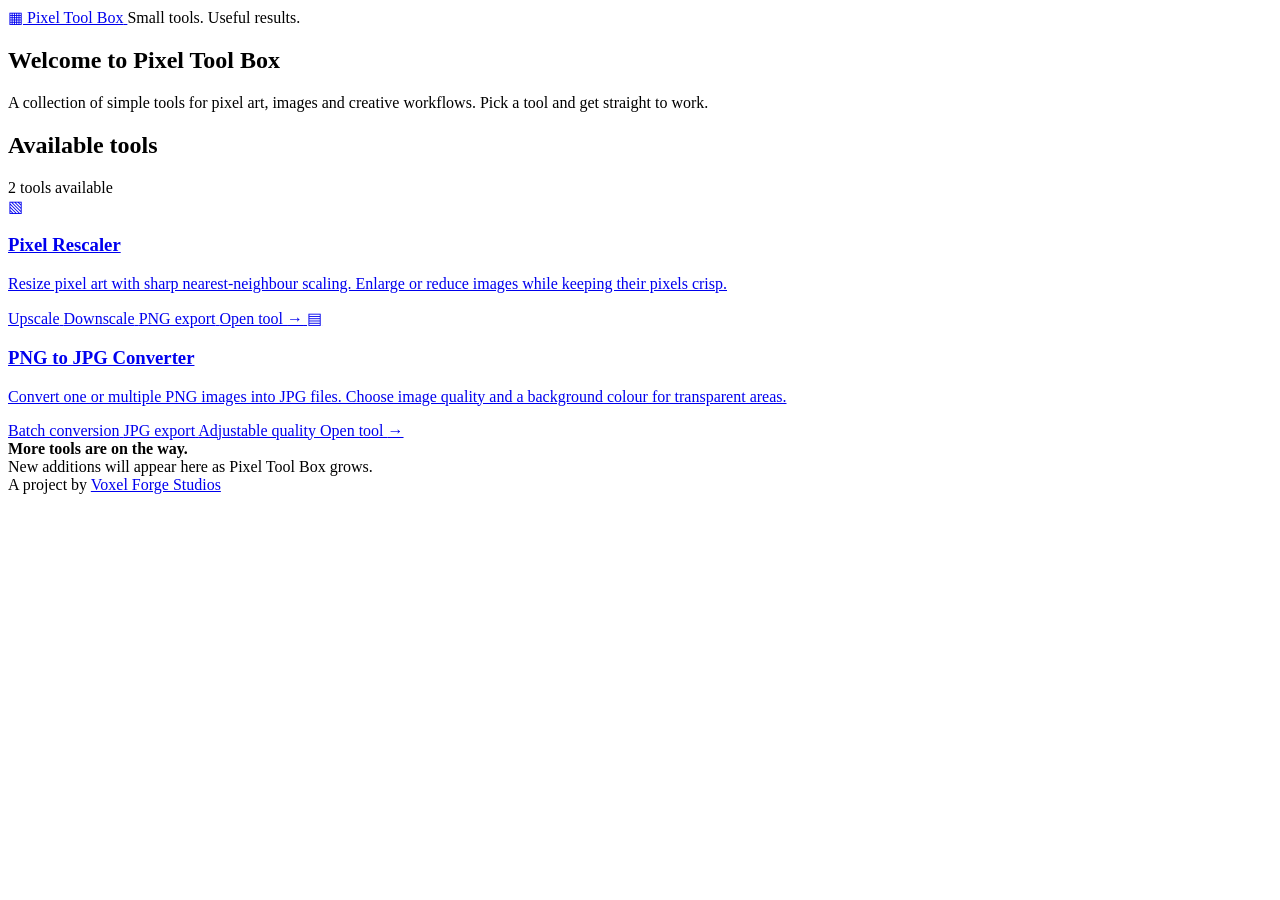
==== index.html @ d489a9c3 "Add index.html for Pixel Tool Box website This file contains the HTML structure for the Pixel Tool B" ====
<!doctype html>
<html lang="en">
<head>
  <meta charset="utf-8">
  <meta name="viewport" content="width=device-width, initial-scale=1">
  <meta name="theme-color" content="#111318">
  <meta name="description" content="Pixel Tool Box — simple tools for pixel art and image workflows.">
  <title>Pixel Tool Box</title>
    <link rel="stylesheet" href="style.css">

</head>
<body class="home-page">
  <header class="site-header">
    <a class="brand" href="index.html" aria-label="Pixel Tool Box home">
      <span class="brand-mark" aria-hidden="true">▦</span>
      <span>Pixel Tool Box</span>
    </a>
    <span class="header-note">Small tools. Useful results.</span>
  </header>

  <main class="home-main">
    <section class="hero">
      <h1>Welcome to <span>Pixel Tool Box</span></h1>
      <p>A collection of simple tools for pixel art, images and creative workflows. Pick a tool and get straight to work.</p>
    </section>

    <section class="tools-section" aria-labelledby="tools-heading">
      <div class="section-heading">
        <h2 id="tools-heading">Available tools</h2>
        <span class="tool-count">2 tools available</span>
      </div>

      <a class="tool-card" href="rescaler.html">
        <span class="tool-icon" aria-hidden="true">▧</span>
        <span class="tool-copy">
          <h3>Pixel Rescaler</h3>
          <p>Resize pixel art with sharp nearest-neighbour scaling. Enlarge or reduce images while keeping their pixels crisp.</p>
          <span class="tool-tags">
            <span class="tag">Upscale</span>
            <span class="tag">Downscale</span>
            <span class="tag">PNG export</span>
          </span>
        </span>
        <span class="open-tool">Open tool <span aria-hidden="true">→</span></span>
      </a>

      <a class="tool-card" href="png-to-jpg.html">
        <span class="tool-icon" aria-hidden="true">▤</span>
        <span class="tool-copy">
          <h3>PNG to JPG Converter</h3>
          <p>Convert one or multiple PNG images into JPG files. Choose image quality and a background colour for transparent areas.</p>
          <span class="tool-tags">
            <span class="tag">Batch conversion</span>
            <span class="tag">JPG export</span>
            <span class="tag">Adjustable quality</span>
          </span>
        </span>
        <span class="open-tool">Open tool <span aria-hidden="true">→</span></span>
      </a>

      <div class="coming-soon">
        <strong>More tools are on the way.</strong><br>
        New additions will appear here as Pixel Tool Box grows.
      </div>
    </section>
  </main>

  <footer>A project by <a href="https://voxelforgestudios.com" target="_blank">Voxel Forge Studios</a></footer>
</body>
</html>
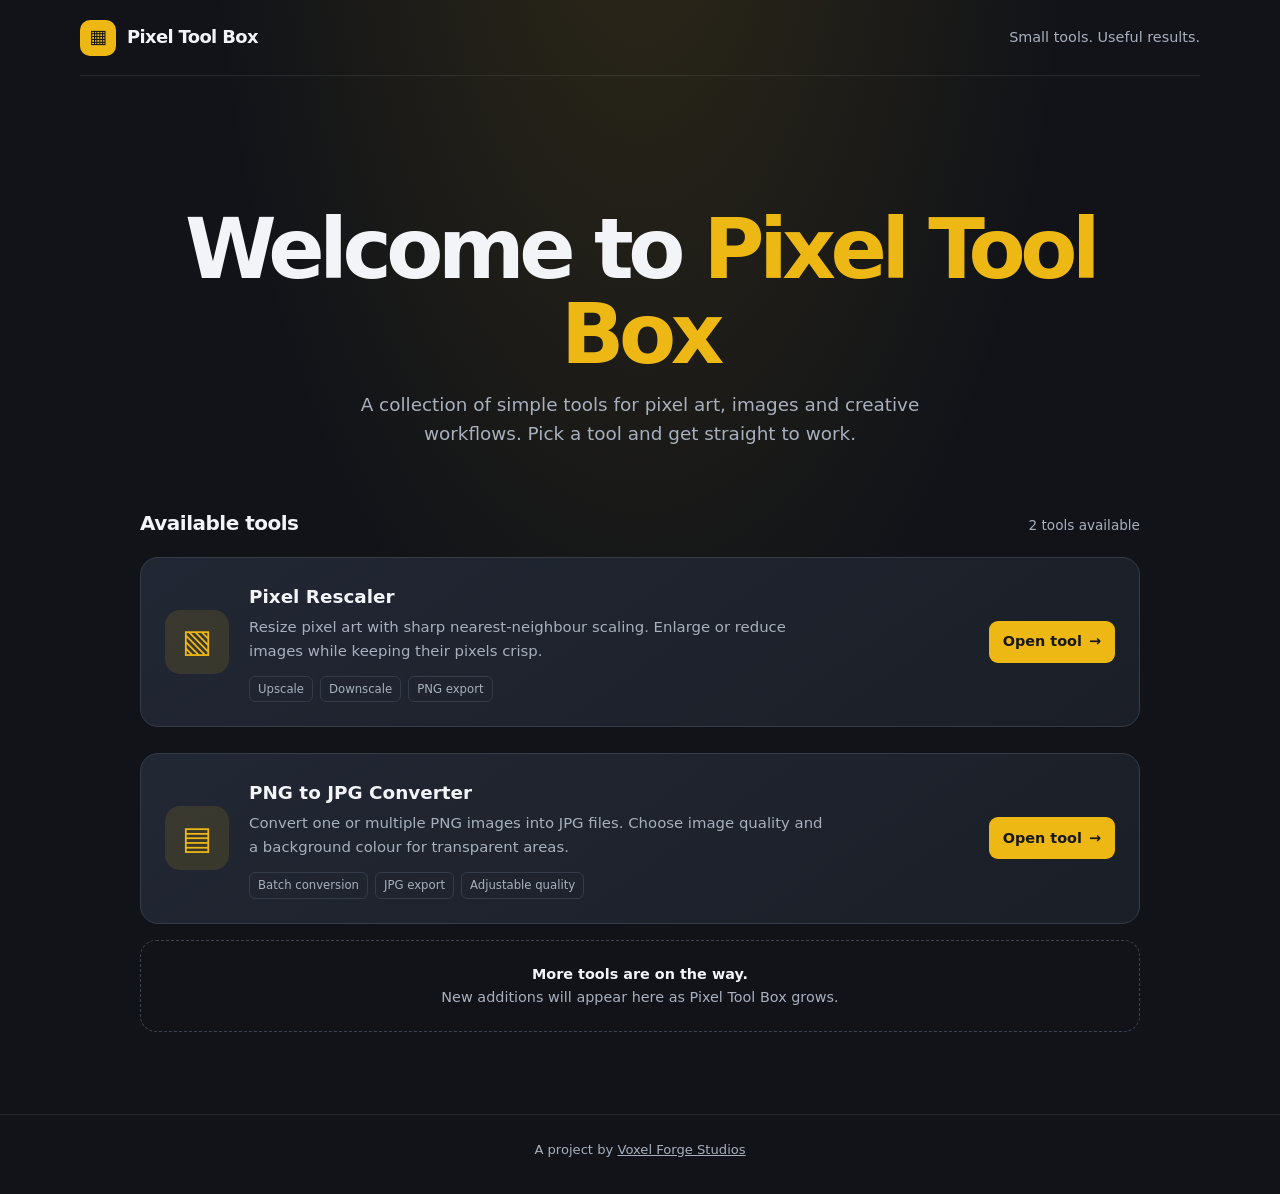
==== commit c5c71f2b: "Add line break before tool card link" ====
--- a/index.html
+++ b/index.html
@@ -43,7 +43,7 @@
         </span>
         <span class="open-tool">Open tool <span aria-hidden="true">→</span></span>
       </a>
-
+      <br />
       <a class="tool-card" href="png-to-jpg.html">
         <span class="tool-icon" aria-hidden="true">▤</span>
         <span class="tool-copy">
--- a/style.css
+++ b/style.css
@@ -0,0 +1,269 @@
+/* Shared styles for Pixel Tool Box and its apps */
+:root {
+    color-scheme: dark;
+    --bg: #111318;
+    --panel: #1b1f27;
+    --panel-2: #232936;
+    --border: #343c49;
+    --text: #f2f4f8;
+    --muted: #a8b0bd;
+    --accent: #edb814;
+    --accent-text: #171717;
+  }
+  * { box-sizing: border-box; }
+  body.tool-page {
+    margin: 0; min-height: 100vh; padding: 36px 18px 56px;
+    background: var(--bg); color: var(--text);
+    font: 15px/1.5 system-ui, -apple-system, Segoe UI, sans-serif;
+  }
+  .tool-main { width: min(900px, 100%); margin: 0 auto; }
+  header { margin-bottom: 26px; }
+  h1 { margin: 0; font-size: clamp(2rem, 5vw, 2.8rem); letter-spacing: -.04em; }
+  .subtitle { margin: 7px 0 0; color: var(--muted); }
+  .panel {
+    background: var(--panel); border: 1px solid var(--border);
+    border-radius: 16px; padding: 22px; margin-top: 18px;
+  }
+  .drop-zone {
+    min-height: 190px; display: flex; flex-direction: column;
+    align-items: center; justify-content: center; gap: 10px;
+    text-align: center; padding: 24px;
+    border: 2px dashed #596273; border-radius: 12px;
+    background: #171b22; transition: border-color .15s, background .15s;
+  }
+  .drop-zone.dragover { border-color: var(--accent); background: #282515; }
+  .upload-icon { font-size: 32px; line-height: 1; }
+  .drop-zone strong { font-size: 1.05rem; }
+  .muted { color: var(--muted); }
+  button, .file-button {
+    display: inline-flex; align-items: center; justify-content: center;
+    min-height: 42px; border: 0; border-radius: 9px; padding: 10px 17px;
+    background: var(--accent); color: var(--accent-text);
+    font: inherit; font-weight: 700; cursor: pointer; text-decoration: none;
+  }
+  button:disabled { opacity: .4; cursor: not-allowed; }
+  button.secondary {
+    background: var(--panel-2); color: var(--text);
+    border: 1px solid var(--border);
+  }
+  input[type=file] { display: none; }
+  .file-meta {
+    display: none; align-items: center; justify-content: space-between;
+    flex-wrap: wrap; gap: 12px; margin-top: 14px;
+  }
+  .file-meta.visible { display: flex; }
+  .file-name { overflow-wrap: anywhere; color: var(--muted); }
+  .section-heading {
+    display: flex; justify-content: space-between; align-items: baseline;
+    gap: 12px; margin: 0 0 16px;
+  }
+  h2 { margin: 0; font-size: 1.15rem; }
+  .scale-mode-row { display: flex; align-items: center; justify-content: space-between; gap: 14px; margin: 0 0 18px; }
+  .scale-mode-label { color: var(--muted); font-size: .92rem; }
+  .mode-switch { display: inline-flex; align-items: center; gap: 10px; cursor: pointer; font-weight: 650; }
+  .mode-switch input { position: absolute; opacity: 0; width: 1px; height: 1px; }
+  .switch-track { position: relative; width: 46px; height: 26px; border-radius: 999px; background: var(--panel-2); border: 1px solid var(--border); transition: background .15s; }
+  .switch-track::after { content: ""; position: absolute; width: 18px; height: 18px; top: 3px; left: 3px; border-radius: 50%; background: var(--muted); transition: transform .15s, background .15s; }
+  .mode-switch input:checked + .switch-track { background: var(--accent); border-color: var(--accent); }
+  .mode-switch input:checked + .switch-track::after { transform: translateX(20px); background: var(--accent-text); }
+  .mode-switch input:focus-visible + .switch-track { outline: 2px solid var(--text); outline-offset: 3px; }
+  .scale-row { display: grid; grid-template-columns: 1fr 104px; gap: 18px; align-items: center; }
+  input[type=range] { width: 100%; accent-color: var(--accent); cursor: pointer; }
+  input[type=number] {
+    width: 100%; min-height: 42px; padding: 8px 10px;
+    color: var(--text); background: var(--panel-2);
+    border: 1px solid var(--border); border-radius: 9px; font: inherit;
+  }
+  .range-labels { display: flex; justify-content: space-between; color: var(--muted); font-size: .82rem; }
+  .preview-wrap {
+    min-height: 210px; display: grid; place-items: center; overflow: auto;
+    padding: 18px; border-radius: 12px; border: 1px solid var(--border);
+    background-color: #171b22;
+    background-image: linear-gradient(45deg,#222833 25%,transparent 25%),
+      linear-gradient(-45deg,#222833 25%,transparent 25%),
+      linear-gradient(45deg,transparent 75%,#222833 75%),
+      linear-gradient(-45deg,transparent 75%,#222833 75%);
+    background-size: 24px 24px;
+    background-position: 0 0,0 12px,12px -12px,-12px 0;
+  }
+  #preview {
+    display: none; max-width: 100%; height: auto;
+    image-rendering: pixelated; image-rendering: crisp-edges;
+  }
+  .empty-preview { color: var(--muted); text-align: center; }
+  .preview-info { display: flex; flex-wrap: wrap; justify-content: space-between; gap: 8px; margin-top: 12px; color: var(--muted); font-size: .88rem; }
+  .download-row { display: flex; justify-content: flex-end; margin-top: 18px; }
+  .hint { color: var(--muted); font-size: .85rem; margin: 12px 0 0; }
+  @media (max-width: 560px) {
+    body { padding: 24px 12px 40px; }
+    .panel { padding: 16px; }
+    .scale-row { grid-template-columns: 1fr 82px; gap: 12px; }
+  }
+
+/* Homepage styles */
+:root {
+      color-scheme: dark;
+      --bg: #111318; --panel: #1b1f27; --border: #343c49;
+      --text: #f2f4f8; --muted: #a8b0bd; --accent: #edb814;
+      --accent-text: #171717;
+    }
+    * { box-sizing: border-box; }
+    body.home-page {
+      margin: 0; min-height: 100vh; color: var(--text);
+      background: radial-gradient(ellipse at 50% -15%, rgba(237,184,20,.13), transparent 48%), var(--bg);
+      font: 16px/1.6 system-ui, -apple-system, BlinkMacSystemFont, "Segoe UI", sans-serif;
+    }
+    a { color: inherit; }
+    .site-header {
+      width: min(1120px, calc(100% - 40px)); min-height: 82px; margin: auto;
+      display: flex; align-items: center; justify-content: space-between;
+      border-bottom: 1px solid rgba(168,176,189,.13);
+    }
+    .brand { display: inline-flex; align-items: center; gap: 11px; text-decoration: none; font-size: 1.18rem; font-weight: 800; letter-spacing: -.035em; }
+    .brand-mark {
+      width: 36px; height: 36px; display: grid; place-items: center;
+      border-radius: 10px; background: var(--accent); color: var(--accent-text); font-size: 1.2rem;
+    }
+    .header-note { color: var(--muted); font-size: .9rem; }
+    .home-main { width: min(1000px, calc(100% - 40px)); margin: auto; }
+    .hero { padding: clamp(64px, 11vw, 112px) 0 58px; text-align: center; }
+    .eyebrow {
+      display: inline-flex; padding: 6px 11px; border: 1px solid rgba(237,184,20,.28);
+      border-radius: 999px; color: var(--accent); background: rgba(237,184,20,.07);
+      font-size: .78rem; font-weight: 750; letter-spacing: .08em; text-transform: uppercase;
+    }
+    h1 { margin: 20px 0 12px; font-size: clamp(2.7rem, 8vw, 5.2rem); line-height: 1.02; letter-spacing: -.065em; }
+    h1 span { color: var(--accent); }
+    .hero p { max-width: 590px; margin: auto; color: var(--muted); font-size: clamp(1rem, 2.5vw, 1.15rem); }
+    .tools-section { padding-bottom: 82px; }
+    .section-heading { display: flex; justify-content: space-between; align-items: baseline; gap: 16px; margin-bottom: 18px; }
+    h2 { margin: 0; font-size: 1.25rem; letter-spacing: -.025em; }
+    .tool-count { color: var(--muted); font-size: .85rem; }
+    .tool-card {
+      display: grid; grid-template-columns: auto 1fr auto; align-items: center; gap: 20px;
+      padding: 24px; border: 1px solid var(--border); border-radius: 18px;
+      background: linear-gradient(145deg, rgba(35,41,54,.92), rgba(27,31,39,.96));
+      text-decoration: none; transition: border-color .18s, transform .18s, background .18s;
+    }
+    .tool-card:hover { border-color: rgba(237,184,20,.65); background: #232936; transform: translateY(-2px); }
+    .tool-icon {
+      width: 64px; height: 64px; display: grid; place-items: center; border-radius: 15px;
+      background: rgba(237,184,20,.12); color: var(--accent); font-size: 2rem;
+    }
+    .tool-copy h3 { margin: 0 0 5px; font-size: 1.15rem; }
+    .tool-copy p { margin: 0; max-width: 580px; color: var(--muted); font-size: .93rem; }
+    .tool-tags { display: flex; flex-wrap: wrap; gap: 7px; margin-top: 12px; }
+    .tag { padding: 3px 8px; border: 1px solid var(--border); border-radius: 6px; color: var(--muted); font-size: .73rem; }
+    .open-tool {
+      display: inline-flex; align-items: center; justify-content: center; gap: 7px;
+      min-height: 42px; padding: 9px 14px; border-radius: 9px;
+      background: var(--accent); color: var(--accent-text); font-size: .9rem; font-weight: 800; white-space: nowrap;
+    }
+    .coming-soon { margin-top: 16px; padding: 22px; border: 1px dashed #3b4351; border-radius: 16px; color: var(--muted); text-align: center; font-size: .9rem; }
+    .coming-soon strong { color: var(--text); }
+    footer { border-top: 1px solid rgba(168,176,189,.13); padding: 24px 20px 34px; color: var(--muted); text-align: center; font-size: .82rem; }
+    @media (max-width: 620px) {
+      .site-header, .home-main { width: min(calc(100% - 28px), 1000px); }
+      .header-note { display: none; }
+      .tool-card { grid-template-columns: auto 1fr; gap: 15px; padding: 18px; }
+      .tool-icon { width: 54px; height: 54px; font-size: 1.7rem; }
+      .open-tool { grid-column: 1 / -1; width: 100%; }
+      .section-heading { align-items: center; }
+    }
+    @media (prefers-reduced-motion: reduce) { *, *::before, *::after { transition-duration: .01ms !important; } }
+
+
+/* Shared Pixel Tool Box navigation */
+.site-header {
+  width: min(1120px, calc(100% - 40px));
+  min-height: 76px;
+  margin: 0 auto 28px;
+  display: flex;
+  align-items: center;
+  justify-content: space-between;
+  gap: 18px;
+  border-bottom: 1px solid rgba(168,176,189,.13);
+}
+.brand {
+  display: inline-flex;
+  align-items: center;
+  gap: 11px;
+  color: var(--text);
+  text-decoration: none;
+  font-size: 1.12rem;
+  font-weight: 800;
+  letter-spacing: -.035em;
+}
+.brand-mark {
+  width: 36px;
+  height: 36px;
+  display: grid;
+  place-items: center;
+  border-radius: 10px;
+  background: var(--accent);
+  color: var(--accent-text);
+  font-size: 1.2rem;
+}
+.header-note { color: var(--muted); font-size: .9rem; }
+.home-page .site-header { margin-bottom: 0; }
+.tool-page { padding-top: 0; }
+.tool-page .site-header { margin-bottom: 28px; }
+.app-header-right {
+  display: flex;
+  align-items: center;
+  gap: 16px;
+}
+.home-link {
+  color: var(--muted);
+  font-size: .9rem;
+  text-decoration: none;
+}
+.home-link:hover { color: var(--accent); }
+.app-label {
+  padding: 5px 9px;
+  border: 1px solid var(--border);
+  border-radius: 7px;
+  color: var(--muted);
+  font-size: .78rem;
+}
+.tool-main { padding-bottom: 28px; }
+@media (max-width: 620px) {
+  .site-header { width: calc(100% - 28px); min-height: 68px; }
+  .header-note, .app-label { display: none; }
+  .app-header-right { gap: 0; }
+}
+
+
+/* PNG to JPG converter */
+.converter-drop-zone { min-height: 175px; }
+.converter-controls {
+  display: grid; grid-template-columns: 1fr 1fr; gap: 18px; align-items: end;
+}
+.control-group { display: flex; flex-direction: column; gap: 8px; }
+.control-group label { color: var(--muted); font-size: .9rem; }
+.control-group input[type="color"] {
+  width: 100%; height: 42px; padding: 4px; border: 1px solid var(--border);
+  border-radius: 9px; background: var(--panel-2); cursor: pointer;
+}
+.quality-line { display: flex; justify-content: space-between; gap: 12px; }
+.file-list { display: grid; gap: 10px; margin-top: 16px; }
+.converted-file {
+  display: flex; align-items: center; justify-content: space-between; gap: 14px;
+  padding: 12px; border: 1px solid var(--border); border-radius: 10px;
+  background: var(--panel-2);
+}
+.converted-file-info { min-width: 0; }
+.converted-file-name { overflow-wrap: anywhere; font-weight: 650; }
+.converted-file-detail { color: var(--muted); font-size: .82rem; }
+.converted-file a {
+  flex: 0 0 auto; display: inline-flex; align-items: center; justify-content: center;
+  min-height: 38px; padding: 8px 12px; border-radius: 8px;
+  background: var(--accent); color: var(--accent-text); font-weight: 750;
+  font-size: .86rem; text-decoration: none;
+}
+.action-row { display: flex; flex-wrap: wrap; justify-content: space-between; gap: 10px; margin-top: 16px; }
+.status-message { min-height: 1.4em; margin: 12px 0 0; color: var(--muted); font-size: .88rem; }
+@media (max-width: 560px) {
+  .converter-controls { grid-template-columns: 1fr; }
+  .converted-file { align-items: flex-start; }
+}
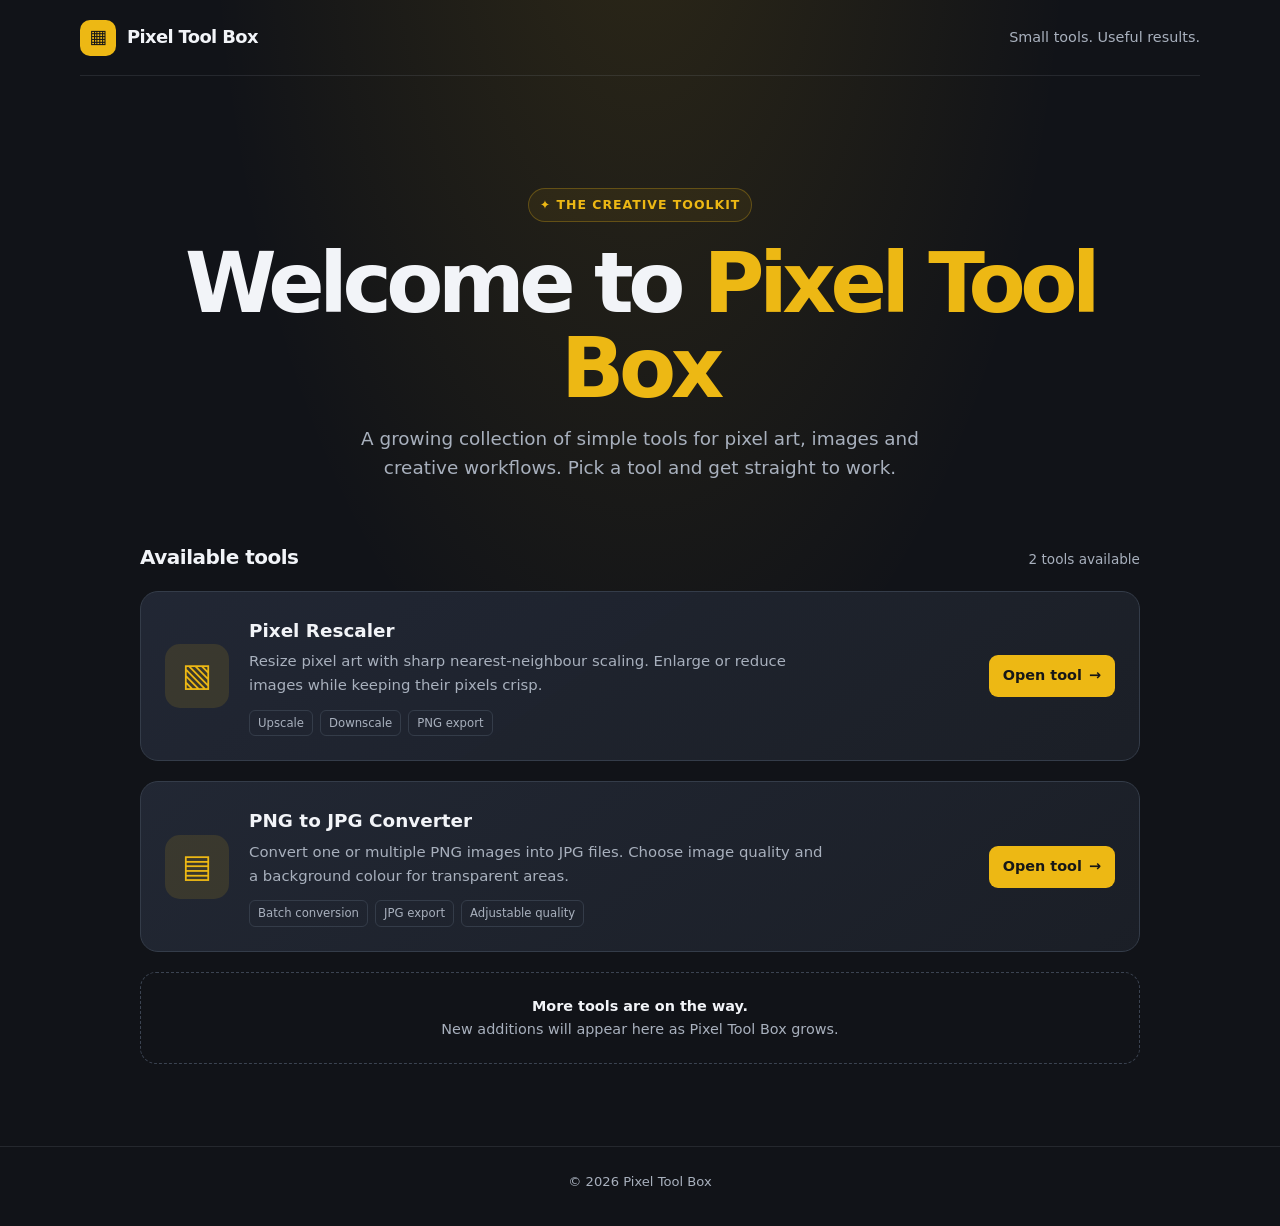
==== commit 6f77aa72: "Add files via upload" ====
--- a/index.html
+++ b/index.html
@@ -3,6 +3,9 @@
 <head>
   <meta charset="utf-8">
   <meta name="viewport" content="width=device-width, initial-scale=1">
+  <link rel="manifest" href="manifest.json">
+  <link rel="icon" type="image/png" sizes="192x192" href="icon-192.png">
+  <meta name="theme-color" content="#111318">
   <meta name="theme-color" content="#111318">
   <meta name="description" content="Pixel Tool Box — simple tools for pixel art and image workflows.">
   <title>Pixel Tool Box</title>
@@ -20,8 +23,9 @@
 
   <main class="home-main">
     <section class="hero">
+      <span class="eyebrow">✦ The creative toolkit</span>
       <h1>Welcome to <span>Pixel Tool Box</span></h1>
-      <p>A collection of simple tools for pixel art, images and creative workflows. Pick a tool and get straight to work.</p>
+      <p>A growing collection of simple tools for pixel art, images and creative workflows. Pick a tool and get straight to work.</p>
     </section>
 
     <section class="tools-section" aria-labelledby="tools-heading">
@@ -43,7 +47,7 @@
         </span>
         <span class="open-tool">Open tool <span aria-hidden="true">→</span></span>
       </a>
-      <br />
+
       <a class="tool-card" href="png-to-jpg.html">
         <span class="tool-icon" aria-hidden="true">▤</span>
         <span class="tool-copy">
@@ -65,6 +69,15 @@
     </section>
   </main>
 
-  <footer>A project by <a href="https://voxelforgestudios.com" target="_blank">Voxel Forge Studios</a></footer>
+  <footer>© 2026 Pixel Tool Box</footer>
+
+  <script>
+    if ("serviceWorker" in navigator) {
+      window.addEventListener("load", () => {
+        navigator.serviceWorker.register("./service-worker.js")
+          .catch((error) => console.error("Service worker registration failed:", error));
+      });
+    }
+  </script>
 </body>
 </html>
--- a/style.css
+++ b/style.css
@@ -141,7 +141,7 @@
     .tool-count { color: var(--muted); font-size: .85rem; }
     .tool-card {
       display: grid; grid-template-columns: auto 1fr auto; align-items: center; gap: 20px;
-      padding: 24px; border: 1px solid var(--border); border-radius: 18px;
+      padding: 24px; border: 1px solid var(--border); border-radius: 18px; margin-bottom:20px;
       background: linear-gradient(145deg, rgba(35,41,54,.92), rgba(27,31,39,.96));
       text-decoration: none; transition: border-color .18s, transform .18s, background .18s;
     }
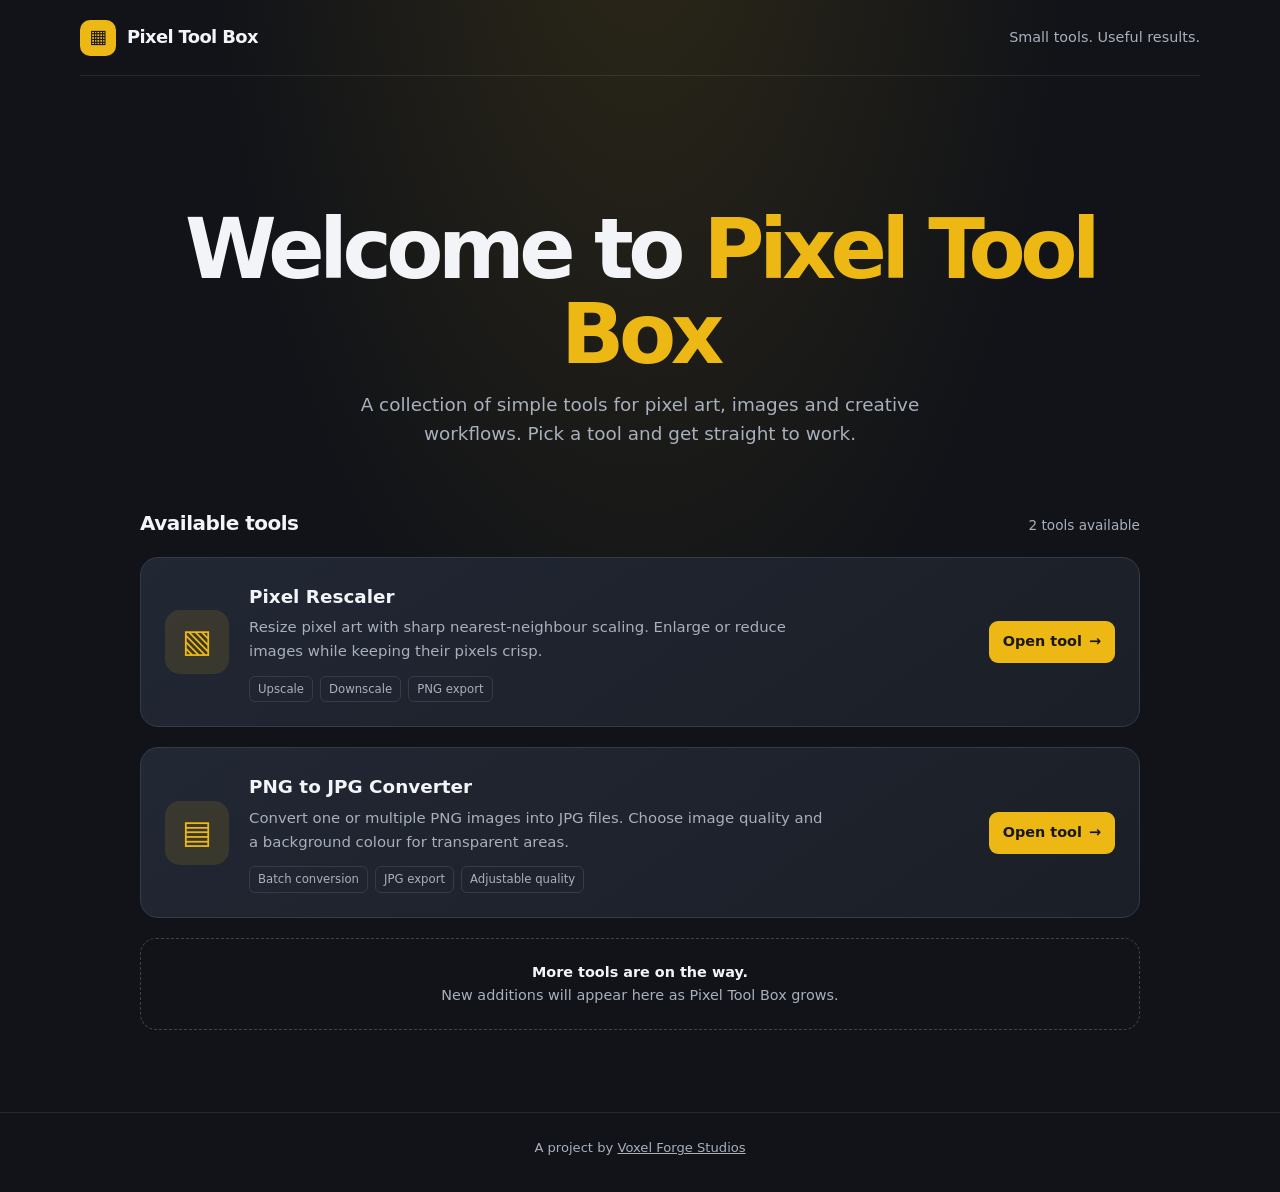
==== commit dc828816: "Revise meta description and footer information Updated the description meta tag and modified footer " ====
--- a/index.html
+++ b/index.html
@@ -7,7 +7,7 @@
   <link rel="icon" type="image/png" sizes="192x192" href="icon-192.png">
   <meta name="theme-color" content="#111318">
   <meta name="theme-color" content="#111318">
-  <meta name="description" content="Pixel Tool Box — simple tools for pixel art and image workflows.">
+  <meta name="description" content="Pixel Tool Box - simple tools for pixel art and image workflows.">
   <title>Pixel Tool Box</title>
     <link rel="stylesheet" href="style.css">
 
@@ -23,9 +23,8 @@
 
   <main class="home-main">
     <section class="hero">
-      <span class="eyebrow">✦ The creative toolkit</span>
       <h1>Welcome to <span>Pixel Tool Box</span></h1>
-      <p>A growing collection of simple tools for pixel art, images and creative workflows. Pick a tool and get straight to work.</p>
+      <p>A collection of simple tools for pixel art, images and creative workflows. Pick a tool and get straight to work.</p>
     </section>
 
     <section class="tools-section" aria-labelledby="tools-heading">
@@ -69,7 +68,9 @@
     </section>
   </main>
 
-  <footer>© 2026 Pixel Tool Box</footer>
+  
+  <footer>A project by <a href="https://voxelforgestudios.com" target="_blank">Voxel Forge Studios</a></footer>
+
 
   <script>
     if ("serviceWorker" in navigator) {
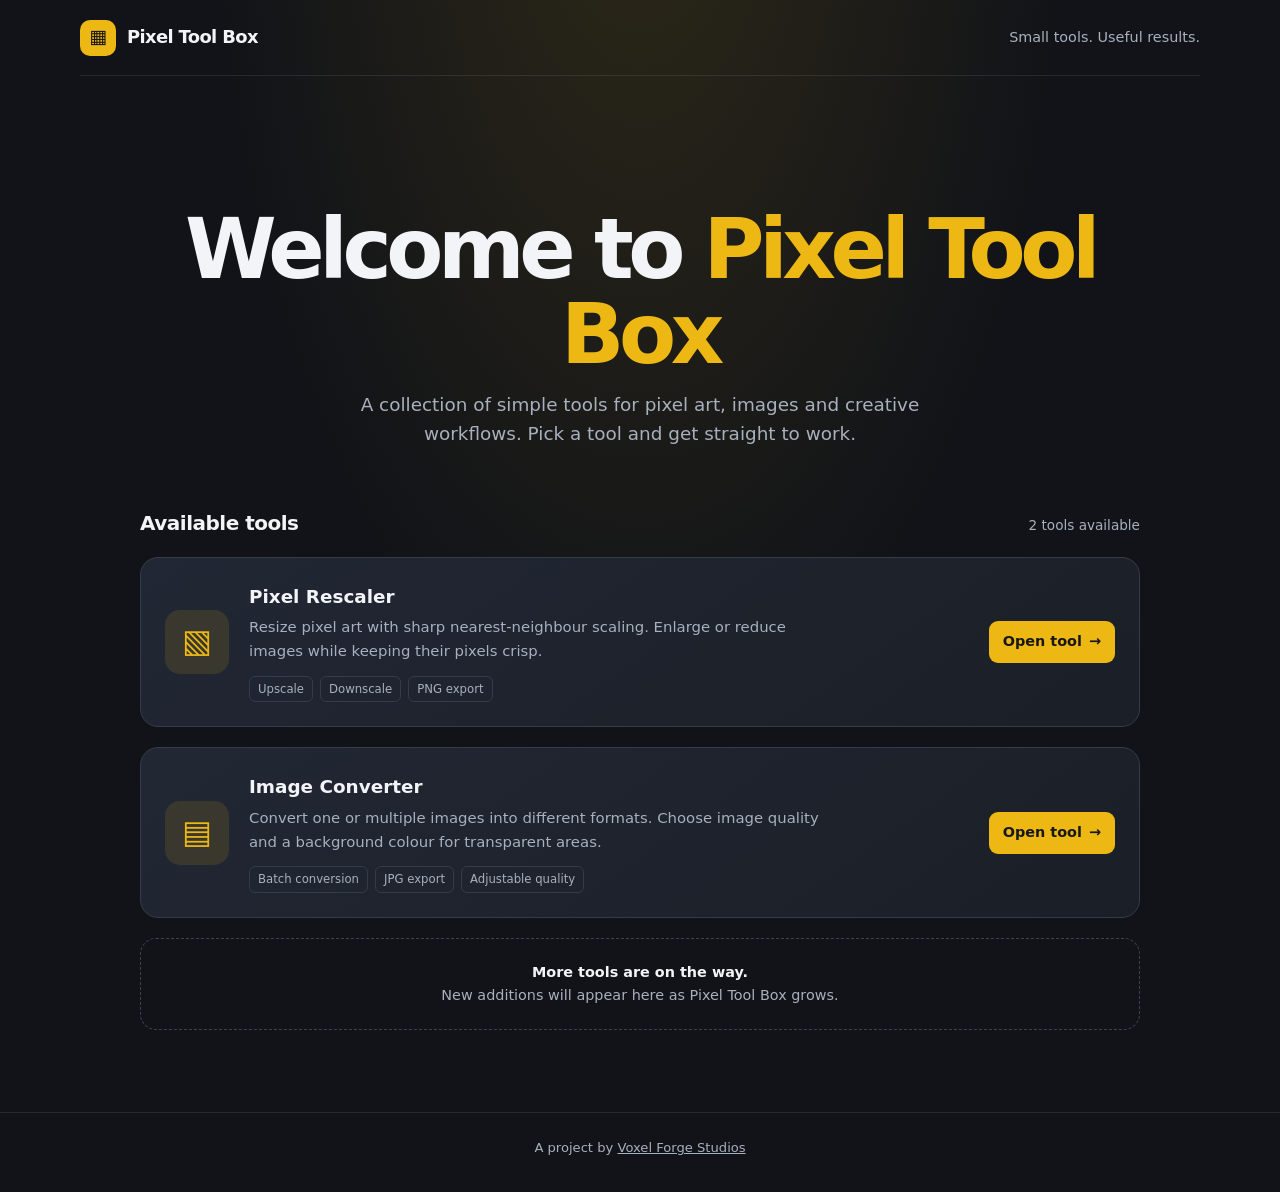
==== commit f2b7d21a: "Update tool card for image converter" ====
--- a/index.html
+++ b/index.html
@@ -50,8 +50,8 @@
       <a class="tool-card" href="png-to-jpg.html">
         <span class="tool-icon" aria-hidden="true">▤</span>
         <span class="tool-copy">
-          <h3>PNG to JPG Converter</h3>
-          <p>Convert one or multiple PNG images into JPG files. Choose image quality and a background colour for transparent areas.</p>
+          <h3>Image Converter</h3>
+          <p>Convert one or multiple images into different formats. Choose image quality and a background colour for transparent areas.</p>
           <span class="tool-tags">
             <span class="tag">Batch conversion</span>
             <span class="tag">JPG export</span>
